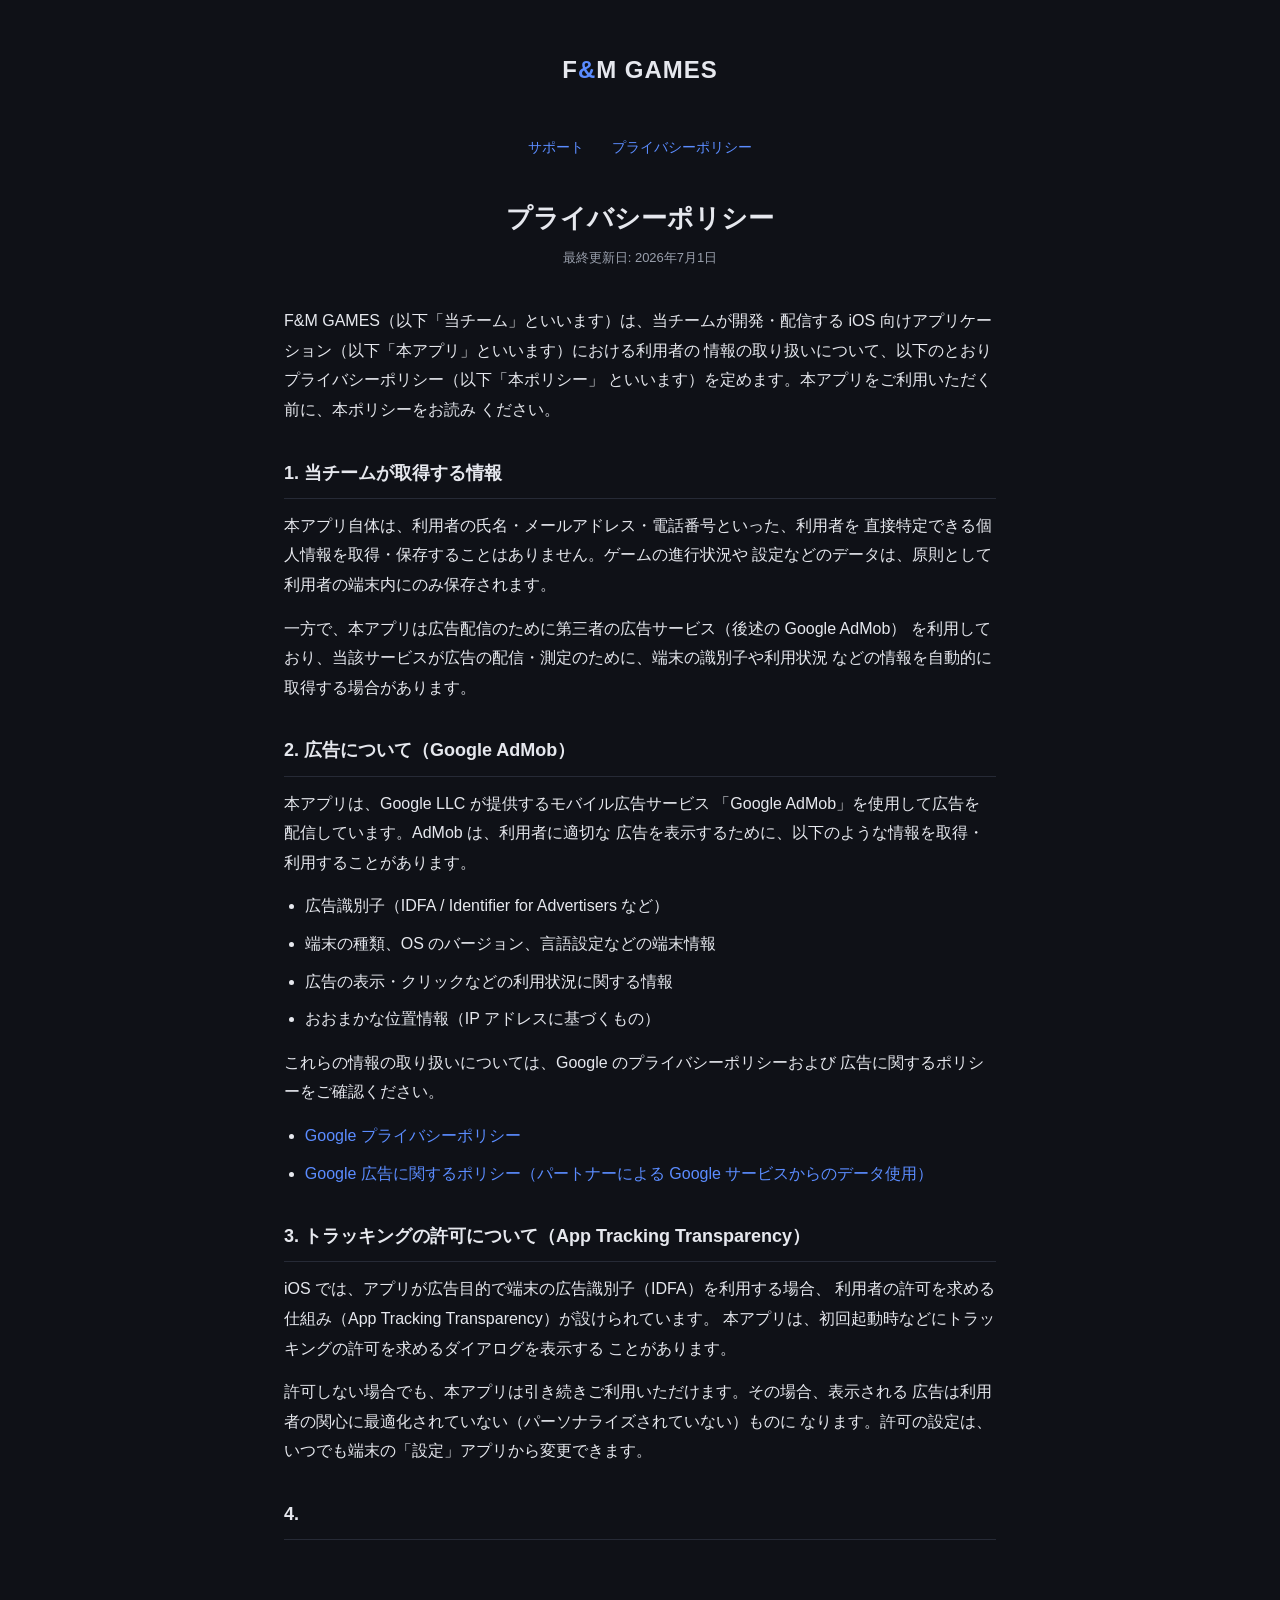
==== privacy.html @ 6244a6f9 "Create privacy.html" ====
<!DOCTYPE html>
<html lang="ja">
<head>
<meta charset="UTF-8">
<meta name="viewport" content="width=device-width, initial-scale=1.0">
<title>F&amp;M GAMES — プライバシーポリシー</title>
<style>
  :root {
    --bg: #0f1117;
    --panel: #171a23;
    --text: #e6e8ee;
    --muted: #9aa0ad;
    --accent: #5b8cff;
    --border: #262a36;
  }
  * { box-sizing: border-box; }
  body {
    margin: 0;
    background: var(--bg);
    color: var(--text);
    font-family: -apple-system, BlinkMacSystemFont, "Hiragino Sans", "Yu Gothic", "Segoe UI", Roboto, sans-serif;
    line-height: 1.85;
  }
  .wrap { max-width: 760px; margin: 0 auto; padding: 48px 24px 80px; }
  header { text-align: center; margin-bottom: 40px; }
  .logo { font-size: 24px; font-weight: 700; letter-spacing: 0.04em; margin: 0 0 8px; }
  .logo span { color: var(--accent); }
  .nav { text-align: center; margin-bottom: 32px; }
  .nav a { margin: 0 12px; font-size: 14px; color: var(--accent); text-decoration: none; }
  .nav a:hover { text-decoration: underline; }
  h1 { font-size: 26px; margin: 0 0 4px; text-align: center; }
  .updated { text-align: center; color: var(--muted); font-size: 13px; margin: 0 0 36px; }
  h2 {
    font-size: 18px; margin: 32px 0 12px;
    padding-bottom: 8px; border-bottom: 1px solid var(--border);
  }
  p { margin: 0 0 14px; }
  ul { padding-left: 1.3em; margin: 0 0 14px; }
  li { margin-bottom: 8px; }
  a { color: var(--accent); text-decoration: none; }
  a:hover { text-decoration: underline; }
  .muted { color: var(--muted); font-size: 14px; }
  footer {
    text-align: center; color: var(--muted); font-size: 13px;
    margin-top: 48px; padding-top: 24px; border-top: 1px solid var(--border);
  }
</style>
</head>
<body>
  <div class="wrap">
    <header>
      <p class="logo">F<span>&amp;</span>M GAMES</p>
    </header>

    <div class="nav">
      <a href="index.html">サポート</a>
      <a href="privacy.html">プライバシーポリシー</a>
    </div>

    <h1>プライバシーポリシー</h1>
    <p class="updated">最終更新日: 2026年7月1日</p>

    <p>
      F&amp;M GAMES（以下「当チーム」といいます）は、当チームが開発・配信する
      iOS 向けアプリケーション（以下「本アプリ」といいます）における利用者の
      情報の取り扱いについて、以下のとおりプライバシーポリシー（以下「本ポリシー」
      といいます）を定めます。本アプリをご利用いただく前に、本ポリシーをお読み
      ください。
    </p>

    <h2>1. 当チームが取得する情報</h2>
    <p>
      本アプリ自体は、利用者の氏名・メールアドレス・電話番号といった、利用者を
      直接特定できる個人情報を取得・保存することはありません。ゲームの進行状況や
      設定などのデータは、原則として利用者の端末内にのみ保存されます。
    </p>
    <p>
      一方で、本アプリは広告配信のために第三者の広告サービス（後述の Google AdMob）
      を利用しており、当該サービスが広告の配信・測定のために、端末の識別子や利用状況
      などの情報を自動的に取得する場合があります。
    </p>

    <h2>2. 広告について（Google AdMob）</h2>
    <p>
      本アプリは、Google LLC が提供するモバイル広告サービス
      「Google AdMob」を使用して広告を配信しています。AdMob は、利用者に適切な
      広告を表示するために、以下のような情報を取得・利用することがあります。
    </p>
    <ul>
      <li>広告識別子（IDFA / Identifier for Advertisers など）</li>
      <li>端末の種類、OS のバージョン、言語設定などの端末情報</li>
      <li>広告の表示・クリックなどの利用状況に関する情報</li>
      <li>おおまかな位置情報（IP アドレスに基づくもの）</li>
    </ul>
    <p>
      これらの情報の取り扱いについては、Google のプライバシーポリシーおよび
      広告に関するポリシーをご確認ください。
    </p>
    <ul>
      <li><a href="https://policies.google.com/privacy" target="_blank" rel="noopener">Google プライバシーポリシー</a></li>
      <li><a href="https://policies.google.com/technologies/ads" target="_blank" rel="noopener">Google 広告に関するポリシー（パートナーによる Google サービスからのデータ使用）</a></li>
    </ul>

    <h2>3. トラッキングの許可について（App Tracking Transparency）</h2>
    <p>
      iOS では、アプリが広告目的で端末の広告識別子（IDFA）を利用する場合、
      利用者の許可を求める仕組み（App Tracking Transparency）が設けられています。
      本アプリは、初回起動時などにトラッキングの許可を求めるダイアログを表示する
      ことがあります。
    </p>
    <p>
      許可しない場合でも、本アプリは引き続きご利用いただけます。その場合、表示される
      広告は利用者の関心に最適化されていない（パーソナライズされていない）ものに
      なります。許可の設定は、いつでも端末の「設定」アプリから変更できます。
    </p>

    <h2>4.
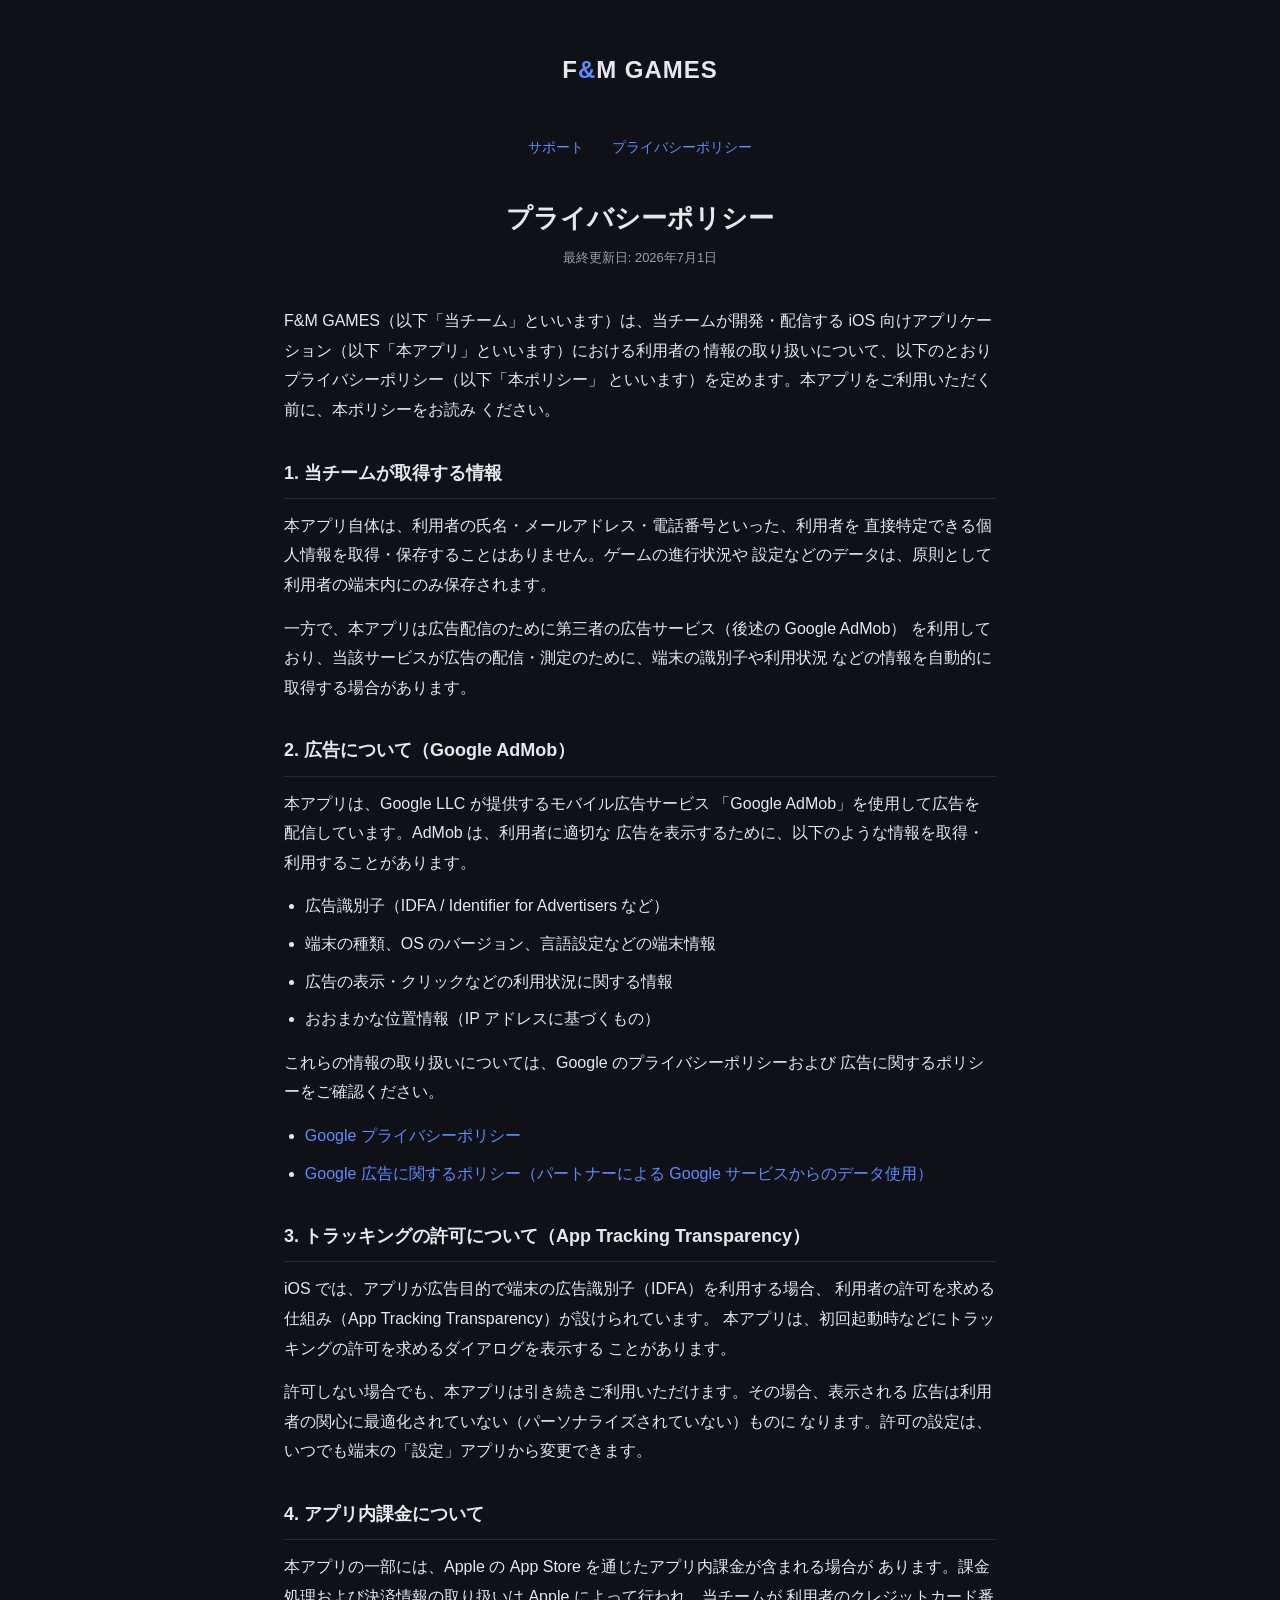
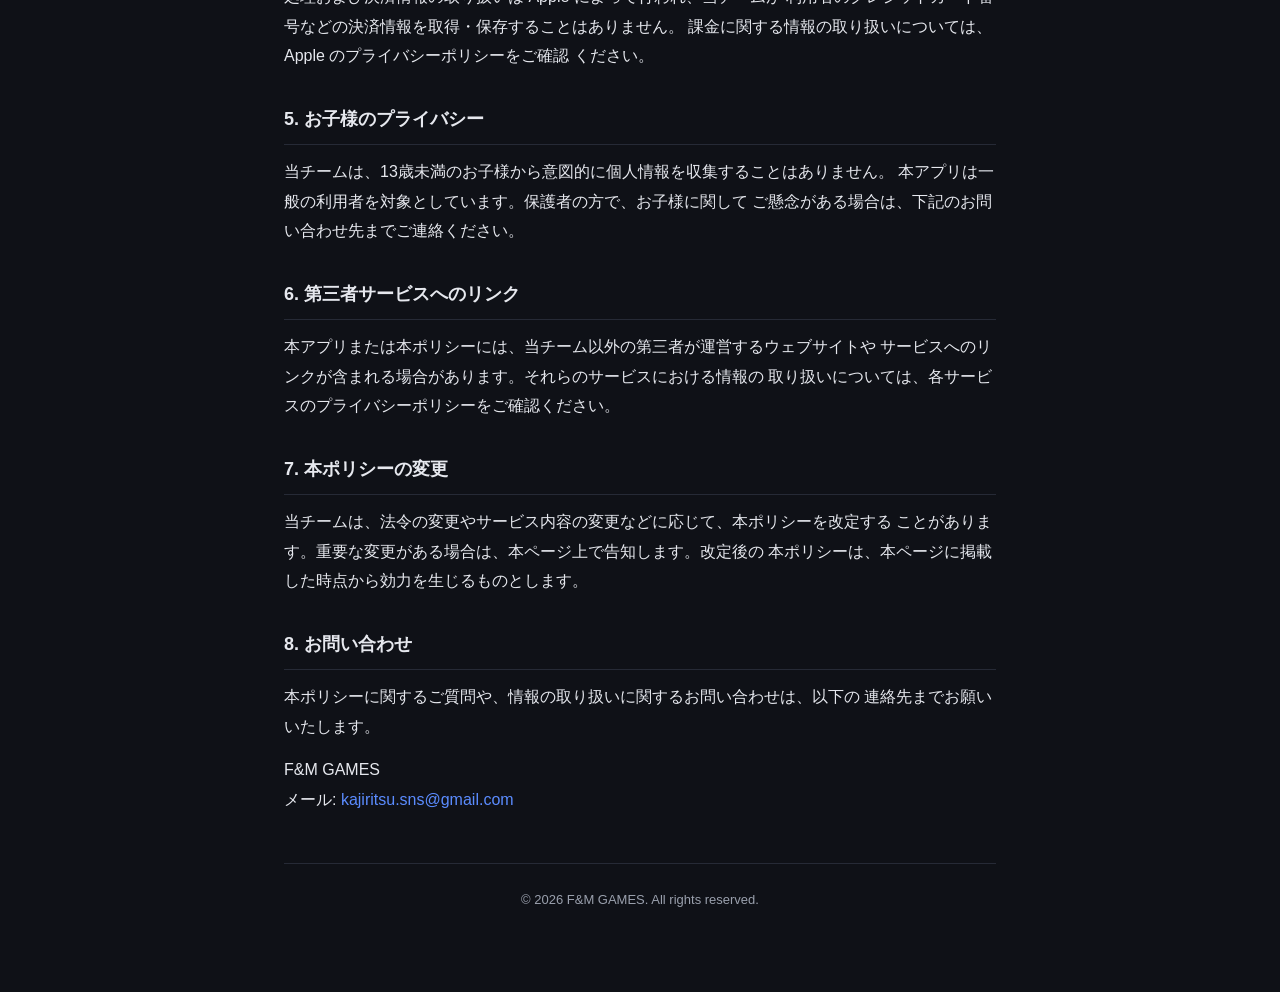
==== commit a2a3ee78: "Update privacy.html" ====
--- a/privacy.html
+++ b/privacy.html
@@ -114,4 +114,49 @@
       なります。許可の設定は、いつでも端末の「設定」アプリから変更できます。
     </p>
 
-    <h2>4.
+    <h2>4. アプリ内課金について</h2>
+    <p>
+      本アプリの一部には、Apple の App Store を通じたアプリ内課金が含まれる場合が
+      あります。課金処理および決済情報の取り扱いは Apple によって行われ、当チームが
+      利用者のクレジットカード番号などの決済情報を取得・保存することはありません。
+      課金に関する情報の取り扱いについては、Apple のプライバシーポリシーをご確認
+      ください。
+    </p>
+
+    <h2>5. お子様のプライバシー</h2>
+    <p>
+      当チームは、13歳未満のお子様から意図的に個人情報を収集することはありません。
+      本アプリは一般の利用者を対象としています。保護者の方で、お子様に関して
+      ご懸念がある場合は、下記のお問い合わせ先までご連絡ください。
+    </p>
+
+    <h2>6. 第三者サービスへのリンク</h2>
+    <p>
+      本アプリまたは本ポリシーには、当チーム以外の第三者が運営するウェブサイトや
+      サービスへのリンクが含まれる場合があります。それらのサービスにおける情報の
+      取り扱いについては、各サービスのプライバシーポリシーをご確認ください。
+    </p>
+
+    <h2>7. 本ポリシーの変更</h2>
+    <p>
+      当チームは、法令の変更やサービス内容の変更などに応じて、本ポリシーを改定する
+      ことがあります。重要な変更がある場合は、本ページ上で告知します。改定後の
+      本ポリシーは、本ページに掲載した時点から効力を生じるものとします。
+    </p>
+
+    <h2>8. お問い合わせ</h2>
+    <p>
+      本ポリシーに関するご質問や、情報の取り扱いに関するお問い合わせは、以下の
+      連絡先までお願いいたします。
+    </p>
+    <p>
+      F&amp;M GAMES<br>
+      メール: <a href="mailto:kajiritsu.sns@gmail.com">kajiritsu.sns@gmail.com</a>
+    </p>
+
+    <footer>
+      &copy; 2026 F&amp;M GAMES. All rights reserved.
+    </footer>
+  </div>
+</body>
+</html>
